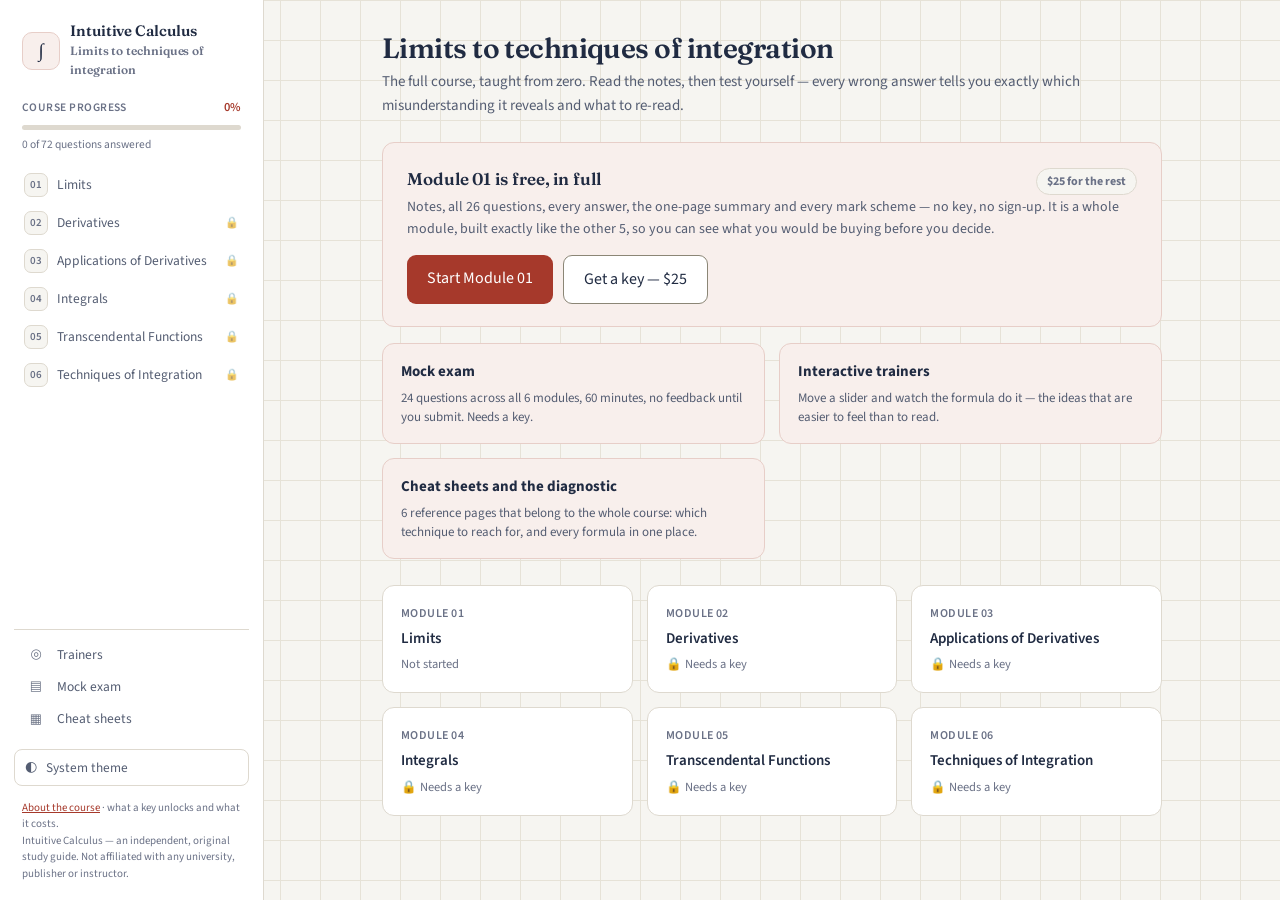
==== course.html @ 687c6cf6 "Publish 2026-08-16" ====
<!DOCTYPE html>
<html lang="en">
<head>
  <meta charset="UTF-8">
  <meta name="viewport" content="width=device-width, initial-scale=1.0">
  <title>Intuitive Calculus — Interactive</title>
  <!-- ?v= is a cache buster. BUMP IT on every deploy, or returning students keep the
       old JS/CSS and newly published modules stay invisible to them. -->
  <link rel="stylesheet" href="styles.css?v=57">
  <!-- Filled in by apply-config.py only when the course file says "math":"katex".
       Left empty for every other course, which is what keeps one shell usable by
       a course that has no formulas in it. -->
  <!--gen:themeCss-->
  <link rel="stylesheet" href="theme.css?v=57">
  <!--/gen-->
  <!--gen:mathCss-->
  <link rel="stylesheet" href="vendor/katex/katex.min.css?v=57">
  <!--/gen-->
  <link rel="icon" href="data:image/svg+xml,<svg xmlns='http://www.w3.org/2000/svg' viewBox='0 0 100 100'><text y='.9em' font-size='90'><!--gen:icon-->∫<!--/gen--></text></svg>">
</head>
<body>
  <button class="skip-link" id="skip-link">Skip to content</button>
  <!-- Mobile only (<900px). On desktop the sidebar is always visible and this bar
       is display:none, so the same nav markup serves both layouts. -->
  <header class="topbar">
    <button class="icon-btn" id="nav-toggle" aria-label="Open module list"
            aria-expanded="false" aria-controls="sidebar">
      <svg viewBox="0 0 24 24" aria-hidden="true"><path d="M3 6h18M3 12h18M3 18h18"/></svg>
    </button>
    <a class="topbar-title" id="topbar-title" href="#/"><!--gen:title-->Intuitive Calculus<!--/gen--></a>
    <a class="topbar-ring" id="topbar-ring" href="#/" title="Course progress"><span></span></a>
  </header>
  <div class="scrim" id="scrim" hidden></div>
  <div class="layout">
    <aside class="sidebar" id="sidebar" aria-label="Modules">
      <a class="brand" href="#/">
        <span class="brand-icon"><!--gen:icon-->∫<!--/gen--></span>
        <span>
          <strong><!--gen:title-->Intuitive Calculus<!--/gen--></strong>
          <small><!--gen:subtitle-->Limits to techniques of integration<!--/gen--></small>
        </span>
      </a>
      <div id="course-progress" class="course-progress"></div>
      <nav id="module-nav"></nav>
      <!-- Course-wide destinations: the trainers, the mock exam, the mistakes pass.
           They belong here rather than only on the home screen because the sidebar
           is the one piece of markup present on every route — before this, a student
           reading Module 07 could reach the trainers only by going back to the top
           and hunting for a card. #module-nav is the flex child that scrolls, so
           this block stays on screen at every scroll position. Filled by
           renderToolNav(); a course whose shell lacks it simply gets no block. -->
      <nav id="tool-nav" class="tool-nav" aria-label="Course tools"></nav>
      <button class="theme-toggle" id="theme-toggle">
        <span class="theme-ico" id="theme-ico" aria-hidden="true">◐</span>
        <span id="theme-label">System theme</span>
      </button>
      <div class="sidebar-foot">
        <a href="index.html">About the course</a> · what a key unlocks and what it costs.<br>
        <!--gen:attribution-->Intuitive Calculus — an independent, original study guide. Not affiliated with any university, publisher or instructor.<!--/gen-->
      </div>
    </aside>
    <main class="main" id="main" tabindex="-1"></main>
  </div>
  <!-- Printing hides the sidebar, and the sidebar held the only attribution on the
       page — so every chapter a student printed carried none. CC BY asks for the
       credit to travel with the copy, and the printed copy is the one that gets
       passed around. Screen-hidden, print-only. -->
  <div class="print-credit">
    <!--gen:attribution-->Intuitive Calculus — an independent, original study guide. Not affiliated with any university, publisher or instructor.<!--/gen-->
  </div>
  <!-- Before md.js, which asks for `katex` at render time. -->
  <!--gen:mathJs-->
  <script src="vendor/katex/katex.min.js?v=57"></script>
  <!--/gen-->
  <script src="md.js?v=57"></script>
  <script src="api.js?v=57"></script>
  <script src="sims.js?v=57"></script>
  <script src="app.js?v=57"></script>
</body>
</html>
---- styles.css ----
/* ---------- design tokens ----------
 * Every colour goes through a variable so the dark theme is a second token set
 * and nothing else. The three DARK blocks below must stay in sync: one for the
 * OS preference, one for the explicit toggle. */
:root {
  color-scheme: light;

  --bg: #f7f8fa;
  --panel: #ffffff;
  --ink: #1a202c;
  --ink-soft: #4a5568;
  /* was #8a94a3 — 3.0:1 on white, below the 4.5:1 WCAG AA floor for text */
  --ink-faint: #6b7280;
  --line: #e2e6ec;
  /* --line is a divider between blocks of text and may stay a hairline. The
     edge of a *control* — the key field, the answer box, a quiz option — is
     what tells a low-vision student where to type or click, and WCAG 1.4.11
     puts that at 3:1. --line measured 1.18:1 on --bg. Use --line-ui on
     anything the student operates, --line on anything that only separates. */
  --line-ui: #848d9c;

  --accent: #2563eb;
  --accent-soft: #eff4ff;
  --accent-line: #d6e2fb;
  --on-accent: #ffffff;

  --green: #16803c;
  --green-soft: #e8f7ee;
  --green-line: #bfe6cd;
  --red: #b42318;
  --red-soft: #fdecea;
  --red-line: #f2c8c3;
  --amber: #92600a;
  --amber-soft: #fdf3dd;
  --amber-line: #e8d3a2;

  --code-bg: #f1f3f7;
  --scrim: rgba(15, 23, 42, .45);
  --shadow-drawer: 0 0 40px rgba(15, 23, 42, .18);
  --shadow-card: 0 2px 12px rgba(37, 99, 235, .08);

  --radius: 12px;
  --sidebar-w: 264px;
  --topbar-h: 56px;

  /* Where the two sticky bands park. On desktop there is no top bar, so the tab
     bar sits at 0; on mobile everything shifts down by the top bar. Keeping the
     offsets in variables is what stops the quiz bar from drifting under the tab
     bar every time either band's padding changes. */
  --bar-top: 0px;
  --quiz-top: 62px;
}

@media (max-width: 899px) {
  :root {
    --bar-top: var(--topbar-h);
    --quiz-top: 122px;
  }
}

@media (prefers-color-scheme: dark) {
  :root:not([data-theme="light"]) {
    color-scheme: dark;

    --bg: #0f1419;
    --panel: #161b22;
    --ink: #e6edf3;
    --ink-soft: #b3bdc9;
    --ink-faint: #8b96a5;
    --line: #2a323d;
    --line-ui: #616d7c;

    --accent: #6ea8fe;
    --accent-soft: #172033;
    --accent-line: #2c4a7c;
    /* dark text on the light-blue button — white on #6ea8fe is only ~2.5:1 */
    --on-accent: #0b1220;

    --green: #57d98a;
    --green-soft: #11261a;
    --green-line: #1f5133;
    --red: #ff9c94;
    --red-soft: #2a1417;
    --red-line: #5c2a26;
    --amber: #f0b429;
    --amber-soft: #2a2110;
    --amber-line: #5a4413;

    --code-bg: #1c232c;
    --scrim: rgba(0, 0, 0, .6);
    --shadow-drawer: 0 0 40px rgba(0, 0, 0, .5);
    --shadow-card: 0 2px 12px rgba(110, 168, 254, .12);
  }
}

:root[data-theme="dark"] {
  color-scheme: dark;

  --bg: #0f1419;
  --panel: #161b22;
  --ink: #e6edf3;
  --ink-soft: #b3bdc9;
  --ink-faint: #8b96a5;
  --line: #2a323d;
  --line-ui: #616d7c;

  --accent: #6ea8fe;
  --accent-soft: #172033;
  --accent-line: #2c4a7c;
  --on-accent: #0b1220;

  --green: #57d98a;
  --green-soft: #11261a;
  --green-line: #1f5133;
  --red: #ff9c94;
  --red-soft: #2a1417;
  --red-line: #5c2a26;
  --amber: #f0b429;
  --amber-soft: #2a2110;
  --amber-line: #5a4413;

  --code-bg: #1c232c;
  --scrim: rgba(0, 0, 0, .6);
  --shadow-drawer: 0 0 40px rgba(0, 0, 0, .5);
  --shadow-card: 0 2px 12px rgba(110, 168, 254, .12);
}

* { box-sizing: border-box; }

/* Sixteen tab stops sit between the top of the page and the content on desktop
   (brand, twelve module links, theme toggle, two footer links). Off-screen
   until focused, first in the tab order. */
.skip-link {
  position: absolute;
  left: 8px;
  top: -60px;
  border: 0;
  font: inherit;
  font-size: 15px;
  cursor: pointer;
  z-index: 60;
  padding: 10px 16px;
  border-radius: 0 0 9px 9px;
  background: var(--accent);
  color: var(--on-accent);
  font-weight: 600;
  text-decoration: none;
  transition: top .12s;
}
.skip-link:focus { top: 0; }
/* The focus targets are containers, not controls: a ring around the whole
   screen is noise, and the point of focusing them is the announcement. */
#main:focus, #lp-main:focus, #feedback:focus { outline: none; }

/* Deep links from quiz feedback land on a heading — keep it clear of the
   sticky tab bar (and, on mobile, the top bar above it). */
html { scroll-padding-top: calc(var(--quiz-top) + 34px); }

html, body {
  margin: 0;
  padding: 0;
  background: var(--bg);
  color: var(--ink);
  font: 16px/1.6 -apple-system, BlinkMacSystemFont, "Segoe UI", Roboto, "Helvetica Neue", Arial, sans-serif;
  -webkit-font-smoothing: antialiased;
  /* Safari inflates body text in landscape unless told not to, which reflowed
     the notes to a different width in each orientation. */
  -webkit-text-size-adjust: 100%;
}

/* Touch devices get no :hover, so without this a tap on an option or a nav row
   gives no feedback at all until the screen re-renders — and Safari's default
   grey flash lands on the wrong box. */
body { -webkit-tap-highlight-color: transparent; }

/* Links had no base rule at all, so any anchor whose own component forgot to
   style it fell through to the browser's default blue — and to purple once
   visited, which in a course means "pages you have already read" rendered in a
   colour the palette does not contain. Three separate surfaces shipped that way
   before this rule existed (the trainer catalogue, the cheat sheets, the
   "message me" line on the unlock page), each fixed on its own. This is the
   fix for the next one. Component rules still win on specificity. */
a { color: var(--accent); }

.layout { display: flex; min-height: 100vh; }

/* ---------- mobile top bar (hidden ≥900px) ---------- */
.topbar {
  display: none;
  position: sticky;
  top: 0;
  z-index: 30;
  align-items: center;
  gap: 12px;
  height: 56px;
  padding: 0 12px;
  background: var(--panel);
  border-bottom: 1px solid var(--line);
}
.icon-btn {
  flex-shrink: 0;
  /* 44px is the smallest target a thumb hits reliably; 40 was measured on a
     375px viewport and missed the guideline by four pixels on every page. */
  width: 44px; height: 44px;
  display: grid;
  place-items: center;
  border: 1px solid var(--line-ui);
  border-radius: 10px;
  background: var(--panel);
  color: var(--ink-soft);
  cursor: pointer;
  padding: 0;
}
.icon-btn svg { width: 20px; height: 20px; fill: none; stroke: currentColor; stroke-width: 2; stroke-linecap: round; }
.topbar-title {
  flex: 1;
  min-width: 0;
  font-size: 14.5px;
  font-weight: 600;
  color: var(--ink);
  text-decoration: none;
  white-space: nowrap;
  overflow: hidden;
  text-overflow: ellipsis;
}
/* Course-progress ring. --p (0–100) is set from JS. */
.topbar-ring {
  flex-shrink: 0;
  position: relative;
  /* The ring itself stays 32px; the padding makes the tappable box 44px. */
  width: 32px; height: 32px;
  box-sizing: content-box;
  padding: 6px;
  border-radius: 50%;
  display: grid;
  place-items: center;
  background: conic-gradient(var(--accent) calc(var(--p, 0) * 1%), var(--line) 0);
}
/* A 32px ring is the right size to look at and the wrong size to hit. The
   pseudo-element widens the target to 44px without thickening the ring. */
.topbar-ring::after { content: ""; position: absolute; inset: -6px; border-radius: 50%; }
.topbar-ring span {
  width: 24px; height: 24px;
  border-radius: 50%;
  background: var(--panel);
  display: block;
}

.scrim {
  position: fixed;
  inset: 0;
  z-index: 35;
  background: var(--scrim);
}
.scrim[hidden] { display: none; }

/* ---------- sidebar ---------- */
.sidebar {
  width: var(--sidebar-w);
  flex-shrink: 0;
  background: var(--panel);
  border-right: 1px solid var(--line);
  padding: 18px 14px;
  display: flex;
  flex-direction: column;
  gap: 14px;
  position: sticky;
  top: 0;
  height: 100vh;
  overflow: hidden;
}

.brand {
  display: flex;
  gap: 10px;
  align-items: center;
  text-decoration: none;
  color: var(--ink);
  padding: 4px 8px;
}
/* A bare emoji floating next to the wordmark rendered however the visitor's OS
   feels like that day — a colourful rounded-square badge on Mac, a flat
   black-and-white glyph on Windows, something else again on Android. Giving it
   its own chip, in the app's own tokens, means the brand mark looks the same
   deliberate thing everywhere instead of gambling on a font neither this file
   nor the course config controls. Same visual language as .nav-item .num. */
.brand-icon {
  flex-shrink: 0;
  width: 38px;
  height: 38px;
  display: grid;
  place-items: center;
  border-radius: 10px;
  background: var(--accent-soft);
  border: 1px solid var(--accent-line);
  font-size: 19px;
  line-height: 1;
}
/* A course that carries its own vector mark instead of an emoji character puts
   it here as inline SVG. Sized and coloured through the app's own accent
   token so it repaints with the theme instead of shipping a colour baked into
   the markup. Selectors are element-type, not classes, on the assumption that
   a brand glyph is simple: strokes are the linework, a filled circle is a
   centre dot. A course with no SVG in .brand-icon (still a bare emoji) is
   untouched — these rules match nothing there. */
.brand-icon svg { width: 22px; height: 22px; overflow: visible; display: block; }
.brand-icon svg ellipse, .brand-icon svg path { fill: none; stroke: var(--accent); stroke-width: 1.4; }
.brand-icon svg circle { fill: var(--accent); }
.brand strong { display: block; font-size: 15px; line-height: 1.25; }
.brand small { display: block; color: var(--ink-faint); font-size: 12px; }

.course-progress { padding: 0 8px; }
.cp-head {
  display: flex;
  justify-content: space-between;
  align-items: baseline;
  font-size: 11.5px;
  font-weight: 600;
  letter-spacing: .04em;
  text-transform: uppercase;
  color: var(--ink-faint);
  margin-bottom: 7px;
}
.cp-head .cp-pct { color: var(--accent); font-size: 12.5px; letter-spacing: 0; }
.course-progress .progress-track { height: 5px; margin-bottom: 7px; }
.cp-sub { margin: 0; font-size: 11.5px; line-height: 1.45; color: var(--ink-faint); }

/* Only the module list scrolls, so the attribution stays pinned at the bottom
   instead of being clipped once the progress block is added above it. */
/* overscroll-behavior: flicking the module list to its end used to hand the
   scroll on to the page underneath the drawer. */
#module-nav {
  display: flex; flex-direction: column; gap: 2px;
  flex: 1; min-height: 0; overflow-y: auto; overscroll-behavior: contain;
}

.nav-item {
  display: flex;
  align-items: center;
  gap: 9px;
  padding: 6px 10px;
  border-radius: 8px;
  text-decoration: none;
  color: var(--ink-soft);
  font-size: 13.5px;
  line-height: 1.35;
}
.nav-item .num {
  flex-shrink: 0;
  width: 24px; height: 24px;
  border-radius: 7px;
  background: var(--bg);
  border: 1px solid var(--line);
  display: grid;
  place-items: center;
  font-size: 11px;
  font-weight: 600;
  color: var(--ink-faint);
}
.nav-item.active { background: var(--accent-soft); color: var(--accent); font-weight: 600; }
.nav-item.active .num { background: var(--accent); border-color: var(--accent); color: var(--on-accent); }
.nav-item.enabled:hover { background: var(--bg); }
.nav-item.locked { color: var(--ink-faint); cursor: default; }
.nav-item .nav-label { flex: 1; min-width: 0; }
.nav-item .nav-stat {
  flex-shrink: 0;
  font-size: 11.5px;
  font-weight: 600;
  color: var(--ink-faint);
  font-variant-numeric: tabular-nums;
}
.nav-item .nav-stat.done { color: var(--green); }
/* A module that needs a key. Not `.locked` — that means "not written yet" and
   dims the row to unclickable. These are clickable and lead to the summary and
   the offer, so the padlock marks them without hiding them. */
.nav-item .nav-lock { flex-shrink: 0; font-size: 11px; opacity: 0.65; }

/* Course-wide tools, pinned between the scrolling module list and the theme
   toggle. #module-nav is the flex child that grows, so these rows never scroll
   out of reach however long the module list gets. */
.tool-nav {
  display: flex;
  flex-direction: column;
  gap: 2px;
  padding-top: 10px;
  border-top: 1px solid var(--line);
}
.tool-link {
  display: flex;
  align-items: center;
  gap: 9px;
  padding: 6px 10px;
  border-radius: 8px;
  text-decoration: none;
  color: var(--ink-soft);
  font-size: 13.5px;
  line-height: 1.35;
}
.tool-link:hover { background: var(--bg); color: var(--ink); }
.tool-link.active { background: var(--accent-soft); color: var(--accent); font-weight: 600; }
.tool-link .tool-ico {
  flex-shrink: 0;
  width: 24px;
  text-align: center;
  font-size: 13px;
  opacity: .85;
}
.tool-link .tool-link-label { flex: 1; min-width: 0; }

/* The trainer belonging to the module on screen, offered beside its tabs. */
.trainer-row { display: flex; flex-wrap: wrap; gap: 8px; margin: 14px 0 0; }
.trainer-row:empty { display: none; }
.trainer-chip {
  display: inline-flex;
  align-items: center;
  gap: 7px;
  padding: 6px 12px;
  border: 1px solid var(--accent-line);
  background: var(--accent-soft);
  color: var(--accent);
  border-radius: 999px;
  font-size: 12.5px;
  font-weight: 600;
  line-height: 1.3;
  text-decoration: none;
}
.trainer-chip:hover { border-color: var(--accent); }

.theme-toggle {
  margin-top: auto;
  display: flex;
  align-items: center;
  gap: 9px;
  width: 100%;
  padding: 8px 10px;
  border: 1px solid var(--line);
  border-radius: 8px;
  background: var(--panel);
  color: var(--ink-soft);
  font: 500 12.5px/1.3 inherit;
  font-family: inherit;
  cursor: pointer;
  text-align: left;
}
.theme-toggle:hover { background: var(--bg); color: var(--ink); }
.theme-ico { font-size: 14px; line-height: 1; }

.sidebar-foot {
  font-size: 11px;
  color: var(--ink-faint);
  line-height: 1.5;
  padding: 0 8px;
}

/* ---------- main ---------- */
.main { flex: 1; min-width: 0; padding: 32px clamp(20px, 5vw, 64px) 80px; }
.page { max-width: 780px; margin: 0 auto; }
/* The Learn tab needs room for the contents column beside the article. */
.page.wide { max-width: 1080px; }

.crumbs { font-size: 13px; color: var(--ink-faint); margin-bottom: 6px; }
.crumbs a { color: var(--ink-faint); text-decoration: none; }
.crumbs a:hover { color: var(--accent); }

h1.page-title { font-size: 28px; line-height: 1.2; margin: 0 0 4px; letter-spacing: -0.02em; }
.page-sub { color: var(--ink-soft); margin: 0 0 24px; font-size: 15px; }

/* tabs — the band sticks to the top so students can switch Learn/Practice/Summary
   without scrolling back up a 9,000-word chapter. On mobile it parks under the
   56px top bar. The band needs its own background or content shows through. */
.tabbar {
  position: sticky;
  top: var(--bar-top);
  z-index: 15;
  background: var(--bg);
  padding: 10px 0 16px;
  margin-bottom: 12px;
}
.tabs {
  display: flex;
  gap: 4px;
  border: 1px solid var(--line);
  background: var(--panel);
  padding: 4px;
  border-radius: 10px;
  width: fit-content;
}
.tab {
  display: flex;
  align-items: center;
  gap: 7px;
  border: 0;
  background: transparent;
  padding: 7px 16px;
  border-radius: 7px;
  font-size: 14px;
  font-weight: 500;
  color: var(--ink-soft);
  cursor: pointer;
  font-family: inherit;
}
.ico {
  width: 16px;
  height: 16px;
  flex-shrink: 0;
  fill: none;
  stroke: currentColor;
  stroke-width: 1.8;
  stroke-linecap: round;
  stroke-linejoin: round;
}
.tab.active { background: var(--accent); color: var(--on-accent); }
.tab:not(.active):hover { background: var(--bg); }

/* cards */
.card {
  background: var(--panel);
  border: 1px solid var(--line);
  border-radius: var(--radius);
  padding: 22px 24px;
  margin-bottom: 16px;
}
.card h3 { margin: 0 0 4px; font-size: 17px; }
.card .muted { color: var(--ink-soft); font-size: 14px; margin: 0; }
.card-head { display: flex; align-items: baseline; justify-content: space-between; gap: 12px; }

/* small layout utilities — these replaced inline style="" in app.js */
.row-gap { margin-top: 14px; display: flex; gap: 10px; flex-wrap: wrap; }
.stack-top { margin-top: 16px; }

.pill {
  flex-shrink: 0;
  font-size: 12px;
  font-weight: 700;
  padding: 3px 10px;
  border-radius: 99px;
  background: var(--bg);
  border: 1px solid var(--line);
  color: var(--ink-faint);
  font-variant-numeric: tabular-nums;
}
.pill.done { background: var(--green-soft); border-color: var(--green-line); color: var(--green); }

/* "pick up where you left off" — the one thing a returning student wants */
.resume-card {
  display: flex;
  align-items: center;
  gap: 14px;
  background: var(--accent-soft);
  border: 1px solid var(--accent-line);
  border-radius: var(--radius);
  padding: 16px 20px;
  margin-bottom: 22px;
  text-decoration: none;
  color: var(--ink);
}
.resume-card:hover { border-color: var(--accent); }
.resume-card .r-icon { font-size: 22px; flex-shrink: 0; }
.resume-card .r-label {
  display: block;
  font-size: 11.5px;
  font-weight: 700;
  letter-spacing: .05em;
  text-transform: uppercase;
  color: var(--accent);
  margin-bottom: 2px;
}
.resume-card .r-what { font-weight: 600; font-size: 15px; line-height: 1.35; }
.resume-card .r-go { margin-left: auto; color: var(--accent); font-weight: 700; flex-shrink: 0; }

/* Course-wide tools (mock exam, mistakes pass). Deliberately not module cards:
   they sit above the twelve and must not read as a thirteenth chapter. */
.tool-grid {
  display: grid;
  grid-template-columns: repeat(auto-fit, minmax(260px, 1fr));
  gap: 14px;
  margin-bottom: 26px;
}
.tool-card {
  display: flex;
  flex-direction: column;
  gap: 5px;
  padding: 16px 18px;
  border: 1px solid var(--accent-line);
  border-radius: var(--radius);
  background: var(--accent-soft);
  text-decoration: none;
  color: var(--ink);
  transition: border-color .15s, box-shadow .15s;
}
.tool-card:hover { border-color: var(--accent); box-shadow: var(--shadow-card); }
.tool-card .tool-title { font-weight: 700; font-size: 15px; }
.tool-card .tool-sub { font-size: 13px; line-height: 1.45; color: var(--ink-soft); }

/* exam */
.exam-rules { margin: 12px 0 20px; padding-left: 20px; display: flex; flex-direction: column; gap: 8px; }
.exam-rules li { font-size: 14.5px; line-height: 1.5; color: var(--ink-soft); }
.exam-clock {
  margin-left: 14px;
  font-variant-numeric: tabular-nums;
  font-weight: 700;
  font-size: 14px;
  color: var(--ink-soft);
  padding: 2px 9px;
  border: 1px solid var(--line);
  border-radius: 7px;
}
.exam-clock.low { color: var(--red); border-color: var(--red-line); background: var(--red-soft); }
.card.notice { border-color: var(--amber-line); background: var(--amber-soft); font-weight: 500; }
.exam-row { text-decoration: none; color: inherit; }
.exam-row:hover .t-name { color: var(--accent); }
.exam-row .t-name { width: 210px; }
@media (max-width: 599px) {
  .exam-row { flex-wrap: wrap; }
  .exam-row .t-name { width: 100%; }
}
.empty-card h3 { margin-bottom: 6px; }
.empty-card .row-gap { margin-top: 16px; }

.module-grid { display: grid; grid-template-columns: repeat(auto-fill, minmax(230px, 1fr)); gap: 14px; }
.module-card {
  background: var(--panel);
  border: 1px solid var(--line);
  border-radius: var(--radius);
  padding: 18px;
  text-decoration: none;
  color: var(--ink);
  display: flex;
  flex-direction: column;
  gap: 6px;
  transition: border-color .15s, box-shadow .15s;
}
.module-card.enabled:hover { border-color: var(--accent); box-shadow: var(--shadow-card); }
/* Locked used to be opacity: .5, which took the title to 2.4:1. The padlock
   and the recessed panel say the same thing without dimming the text. */
.module-card.locked { background: var(--bg); border-color: var(--line-ui); cursor: default; }
.module-card .mod-num { font-size: 12px; font-weight: 600; color: var(--ink-faint); letter-spacing: .04em; }
.module-card .mod-title { font-weight: 600; font-size: 15px; line-height: 1.3; }
.module-card .mod-status { font-size: 12.5px; color: var(--ink-faint); margin-top: auto; }
.module-card .mod-status.done { color: var(--green); font-weight: 500; }
.module-card .mod-status.doing { color: var(--accent); font-weight: 500; }

/* buttons */
.btn {
  display: inline-block;
  border: 0;
  background: var(--accent);
  color: var(--on-accent);
  font: 600 14px/1 inherit;
  font-family: inherit;
  padding: 11px 20px;
  border-radius: 9px;
  cursor: pointer;
  text-decoration: none;
}
.btn:hover { filter: brightness(1.08); }
.btn.secondary {
  background: var(--panel);
  color: var(--ink);
  border: 1px solid var(--line-ui);
}
.btn.secondary:hover { background: var(--bg); filter: none; }
.btn:disabled { opacity: .5; cursor: default; }

/* ---------- quiz ---------- */
/* While a quiz is running the module heading is dead weight — the tab bar stays
   as the way out, everything else gives its height to the question. */
.page.quiz-mode .crumbs,
.page.quiz-mode .page-title,
.page.quiz-mode .module-sub { display: none; }
.page.quiz-mode .tabbar { padding-top: 14px; }

.quiz-bar {
  position: sticky;
  top: var(--quiz-top);
  z-index: 12;
  background: var(--bg);
  padding-bottom: 14px;
}

.quiz-top {
  display: flex;
  align-items: center;
  gap: 12px;
  margin-bottom: 10px;
  font-size: 13px;
  color: var(--ink-soft);
}
.quiz-top .q-count { margin-left: auto; font-variant-numeric: tabular-nums; }
.flag-btn {
  border: 1px solid var(--line-ui);
  background: var(--panel);
  color: var(--ink-faint);
  border-radius: 8px;
  width: 30px;
  height: 30px;
  font-size: 14px;
  line-height: 1;
  cursor: pointer;
  padding: 0;
}
.flag-btn:hover { color: var(--amber); border-color: var(--amber); }
.flag-btn.on { background: var(--amber-soft); border-color: var(--amber); color: var(--amber); }
.chip {
  display: inline-block;
  background: var(--accent-soft);
  color: var(--accent);
  font-size: 12px;
  font-weight: 600;
  padding: 3px 10px;
  border-radius: 99px;
}
.progress-track {
  height: 6px;
  background: var(--line);
  border-radius: 99px;
  overflow: hidden;
  margin-bottom: 24px;
}
.progress-fill { height: 100%; background: var(--accent); border-radius: 99px; transition: width .25s; }

.q-stem { font-size: 18px; font-weight: 600; line-height: 1.45; margin: 0 0 18px; }

.options { display: flex; flex-direction: column; gap: 10px; }
.option {
  text-align: left;
  background: var(--panel);
  border: 1.5px solid var(--line-ui);
  border-radius: 10px;
  padding: 13px 16px;
  font: 15px/1.45 inherit;
  font-family: inherit;
  color: var(--ink);
  cursor: pointer;
  display: flex;
  gap: 12px;
  align-items: baseline;
  transition: border-color .12s, background .12s;
}
.option:not(:disabled):hover { border-color: var(--accent); background: var(--accent-soft); }
.option .letter {
  flex-shrink: 0;
  font-weight: 700;
  font-size: 13px;
  color: var(--ink-faint);
  text-transform: uppercase;
}
/* Keyboard shortcut badge, shown on the pointer-less-friendly side of things.
   Hidden on touch, where there is no keyboard to hint at. */
.option .key-hint {
  margin-left: auto;
  flex-shrink: 0;
  font-size: 11px;
  font-weight: 600;
  color: var(--ink-faint);
  border: 1px solid var(--line);
  border-radius: 5px;
  padding: 1px 6px;
  align-self: center;
}
@media (hover: none) { .option .key-hint { display: none; } }
.option:disabled .key-hint { visibility: hidden; }

.option.correct { border-color: var(--green); background: var(--green-soft); }
.option.correct .letter { color: var(--green); }
.option.wrong { border-color: var(--red); background: var(--red-soft); }
.option.wrong .letter { color: var(--red); }
.option:disabled { cursor: default; }
/* Recede the options that were not picked — but with colour, not opacity.
   opacity: .55 composited the letter down to 2.15:1, so the student who most
   needs to re-read the wrong answers is the one who cannot. */
.option.dim:disabled { color: var(--ink-soft); background: var(--bg); border-color: var(--line); }
.option.dim:disabled .letter { color: var(--ink-faint); }

/* Exam conditions: the pick is shown, the verdict is not. Deliberately the
   accent colour and not green — green reads as "correct" at a glance. */
.option.picked { border-color: var(--accent); background: var(--accent-soft); }
.option.picked .letter { color: var(--accent); }
/* Not colour alone. In an exam there is no verdict text to fall back on, so the
   only signal that an option was chosen was a tint measured at 1.04:1 against
   the panel — invisible to a good many people and to every printed copy. */
.option.picked .key-hint::before { content: "✓ "; font-weight: 700; color: var(--accent); }

.feedback {
  margin-top: 18px;
  border-radius: 10px;
  padding: 16px 18px;
  font-size: 14.5px;
  animation: fadein .2s;
}
@keyframes fadein { from { opacity: 0; transform: translateY(4px); } to { opacity: 1; } }
.feedback.good { background: var(--green-soft); border: 1px solid var(--green-line); }
.feedback.bad { background: var(--red-soft); border: 1px solid var(--red-line); }
.feedback .verdict { font-weight: 700; margin: 0 0 6px; }
.feedback.good .verdict { color: var(--green); }
.feedback.bad .verdict { color: var(--red); }
.feedback p { margin: 6px 0; }
.feedback .diag { font-weight: 500; }
.review-link {
  display: inline-block;
  margin-top: 8px;
  font-size: 13.5px;
  font-weight: 600;
  color: var(--accent);
  text-decoration: none;
}
.quiz-nav { margin-top: 22px; display: flex; gap: 10px; }

/* results */
.score-hero { text-align: center; padding: 10px 0 4px; }
.score-hero .big { font-size: 52px; font-weight: 700; letter-spacing: -0.03em; }
.score-hero .of { font-size: 20px; color: var(--ink-faint); font-weight: 500; }
.score-hero p { color: var(--ink-soft); margin: 4px 0 0; }

.topic-label { margin-bottom: 6px; }
.topic-row { display: flex; align-items: center; gap: 12px; margin: 10px 0; font-size: 14px; }
.topic-row .t-name { width: 150px; flex-shrink: 0; color: var(--ink-soft); }
.topic-row .t-track { display: block; flex: 1; height: 8px; background: var(--line); border-radius: 99px; overflow: hidden; }
.topic-row .t-fill { display: block; height: 100%; border-radius: 99px; }
.topic-row .t-pct { width: 52px; text-align: right; font-variant-numeric: tabular-nums; color: var(--ink-soft); font-size: 13px; }

/* results: the sections behind the missed questions */
.weak-list { margin-top: 12px; display: flex; flex-direction: column; gap: 8px; }
.weak-row {
  display: flex;
  align-items: baseline;
  gap: 12px;
  padding: 11px 14px;
  border: 1px solid var(--line);
  border-radius: 9px;
  text-decoration: none;
  color: var(--ink);
  font-size: 14px;
}
.weak-row:hover { border-color: var(--accent); background: var(--accent-soft); }
.weak-row .weak-sec { font-weight: 600; }
.weak-row .weak-n { color: var(--ink-faint); font-size: 13px; }
.weak-row .weak-go { margin-left: auto; color: var(--accent); font-weight: 700; }

/* ---------- written answers ---------- */
.written-card {
  border: 1px solid var(--line);
  border-radius: 10px;
  margin-bottom: 8px;
  background: var(--panel);
  overflow: hidden;
}
.written-card.open { border-color: var(--accent); }
.written-card .w-head {
  display: flex;
  gap: 10px;
  align-items: baseline;
  width: 100%;
  text-align: left;
  padding: 13px 16px;
  background: none;
  border: 0;
  font: inherit;
  font-family: inherit;
  color: var(--ink);
  cursor: pointer;
}
.written-card .w-head:hover { background: var(--bg); }
.written-card .w-id { font-weight: 700; color: var(--accent); font-size: 14px; flex-shrink: 0; }
.written-card .w-prompt {
  font-weight: 600;
  font-size: 14.5px;
  line-height: 1.45;
  flex: 1;
  min-width: 0;
}
/* Collapsed rows show one line; opening reveals the whole prompt. */
.written-card:not(.open) .w-prompt {
  display: -webkit-box;
  -webkit-line-clamp: 1;
  -webkit-box-orient: vertical;
  overflow: hidden;
}
.written-card .w-state { flex-shrink: 0; font-size: 11.5px; font-weight: 700; color: var(--ink-faint); }
.written-card.checked .w-state { color: var(--green); }
.written-card .w-caret { flex-shrink: 0; color: var(--ink-faint); transition: transform .18s; }
.written-card.open .w-caret { transform: rotate(180deg); }
.written-card .w-body { padding: 0 16px 16px; }
.model-text { margin-top: 12px; }
.written-card textarea {
  width: 100%;
  min-height: 96px;
  border: 1.5px solid var(--line-ui);
  border-radius: 9px;
  padding: 12px 14px;
  font: 14.5px/1.55 inherit;
  font-family: inherit;
  color: var(--ink);
  resize: vertical;
  background: var(--bg);
}
.written-card textarea:focus { outline: none; border-color: var(--accent); background: var(--panel); }
.model-box {
  margin-top: 14px;
  background: var(--accent-soft);
  border: 1px solid var(--accent-line);
  border-radius: 10px;
  padding: 14px 18px;
  font-size: 14.5px;
}
.model-box .m-label { font-weight: 700; font-size: 12px; letter-spacing: .05em; text-transform: uppercase; color: var(--accent); margin-bottom: 6px; }
.marks-list { margin-top: 12px; display: flex; flex-direction: column; gap: 8px; }
.marks-list label {
  display: flex;
  gap: 10px;
  align-items: flex-start;
  font-size: 14px;
  background: var(--panel);
  border: 1px solid var(--line);
  border-radius: 8px;
  padding: 9px 12px;
  cursor: pointer;
}
.marks-list input { margin-top: 3px; accent-color: var(--green); }
.self-score { margin-top: 10px; font-size: 13.5px; font-weight: 600; color: var(--ink-soft); }
.part-block { margin-top: 16px; padding-top: 16px; border-top: 1px dashed var(--line); }
.part-block .p-prompt { font-weight: 600; font-size: 14.5px; margin-bottom: 8px; }

/* ---------- notes: contents + reading progress ---------- */
.read-progress {
  height: 2px;
  background: transparent;
  border-radius: 99px;
  margin-top: 10px;
  overflow: hidden;
}
.read-progress span {
  display: block;
  height: 100%;
  width: 0;
  background: var(--accent);
  border-radius: 99px;
}

.learn-layout {
  display: grid;
  grid-template-columns: minmax(0, 1fr) 232px;
  gap: 28px;
  align-items: start;
}

.toc { position: sticky; top: 96px; }
.toc-toggle { display: none; }
.toc-list {
  display: flex;
  flex-direction: column;
  gap: 1px;
  max-height: calc(100vh - 130px);
  overflow-y: auto;
  border-left: 1px solid var(--line);
  padding-left: 4px;
}
.toc-list a {
  display: block;
  padding: 5px 10px;
  border-radius: 6px;
  font-size: 12.5px;
  line-height: 1.35;
  color: var(--ink-faint);
  text-decoration: none;
  border-left: 2px solid transparent;
  margin-left: -5px;
}
.toc-list a:hover { color: var(--ink); background: var(--panel); }
.toc-list a.active {
  color: var(--accent);
  font-weight: 600;
  border-left-color: var(--accent);
}

.resume-section {
  display: flex;
  align-items: baseline;
  gap: 10px;
  width: 100%;
  text-align: left;
  background: var(--accent-soft);
  border: 1px solid var(--accent-line);
  border-radius: 10px;
  padding: 11px 16px;
  margin-bottom: 14px;
  font: 14px/1.4 inherit;
  font-family: inherit;
  color: var(--ink);
  cursor: pointer;
}
.resume-section .r-label {
  font-size: 11px;
  font-weight: 700;
  letter-spacing: .05em;
  text-transform: uppercase;
  color: var(--accent);
  flex-shrink: 0;
}

/* ---------- locked state & sign-in ---------- */
.lock-card { text-align: center; }
.lock-card .lock-icon { font-size: 30px; line-height: 1; margin-bottom: 8px; }
.lock-card h3 { font-size: 18px; }
.lock-card .muted { max-width: 46ch; margin: 0 auto; }
.lock-card .lock-what { margin-top: 10px; font-size: 13.5px; }
.lock-card .row-gap { justify-content: center; }

/* What a locked module shows in place of its content: a description of the
   chapter. Deliberately not styled like `.md` — it must not read as the start of
   the notes, because it is a card about them. */
.teaser-about { margin-top: 16px; }
.teaser-blurb {
  margin-top: 10px;
  font-size: 15.5px;
  line-height: 1.65;
  color: var(--ink-soft);
  max-width: 62ch;
}
.topic-list {
  list-style: none;
  margin: 16px 0 0;
  padding: 0;
  display: flex;
  flex-wrap: wrap;
  gap: 8px;
}
.topic-list li {
  background: var(--bg);
  border: 1px solid var(--line);
  border-radius: 99px;
  padding: 5px 12px;
  font-size: 13px;
  color: var(--ink-soft);
}
.teaser-stats {
  margin-top: 16px;
  padding-top: 14px;
  border-top: 1px solid var(--line);
  font-size: 13.5px;
  line-height: 1.6;
}

/* The one card on the home page that sells. Tinted like the lock card's accent
   so the two read as the same conversation, but left-aligned and quiet — it sits
   above a course the visitor is trying to read, not in the way of it. */
.offer-card { background: var(--accent-soft); border-color: var(--accent-line); }

.login-card { display: flex; flex-direction: column; gap: 14px; max-width: 420px; }
.field { display: flex; flex-direction: column; gap: 6px; }
.field span { font-size: 13px; font-weight: 600; color: var(--ink-soft); }
.field input {
  border: 1.5px solid var(--line-ui);
  border-radius: 9px;
  padding: 11px 14px;
  font: 15px/1.4 inherit;
  font-family: inherit;
  color: var(--ink);
  background: var(--bg);
}
.field input:focus { outline: none; border-color: var(--accent); background: var(--panel); }
.login-msg { margin: 0; font-size: 13.5px; min-height: 1.2em; color: var(--ink-soft); }
.login-msg.bad { color: var(--red); font-weight: 600; }
.login-msg.good { color: var(--green); font-weight: 600; }
.login-foot { margin-top: 18px; font-size: 13px; max-width: 46ch; }

/* Key recovery: present, but folded away — most people never need it. */
.lost-key { margin-top: 16px; }
.lost-key summary { cursor: pointer; font-weight: 600; font-size: 14px; }
.lost-key p { margin: 10px 0; max-width: 58ch; font-size: 13.5px; }
.lost-key input {
  flex: 1 1 220px;
  border: 1.5px solid var(--line-ui);
  border-radius: 9px;
  padding: 9px 12px;
  font: 14px/1.4 inherit;
  color: var(--ink);
  background: var(--bg);
}
.lost-key input:focus { outline: none; border-color: var(--accent); background: var(--panel); }

/* An access key is a fixed-width string; reading it back to check a typo is
   much easier when the glyphs line up. */
#login-key { font-family: ui-monospace, SFMono-Regular, Menlo, monospace; letter-spacing: 0.04em; }

/* The two house rules — device limit and watermark — stated on the way in. */
.login-terms {
  margin: 16px 0 0;
  padding-left: 18px;
  font-size: 13px;
  max-width: 58ch;
  line-height: 1.55;
}
.login-terms li + li { margin-top: 6px; }

/* "Licensed to …" under every explanation and model answer. Quiet enough to
   ignore while studying, present enough to notice before pasting it somewhere. */
.licensed-note {
  margin: 12px 0 0;
  font-size: 11.5px;
  letter-spacing: 0.02em;
  color: var(--ink-faint);
}

/* ---------- loading skeleton ---------- */
.skeleton {
  background: var(--panel);
  border: 1px solid var(--line);
  border-radius: var(--radius);
  padding: 36px clamp(20px, 4vw, 48px);
  display: flex;
  flex-direction: column;
  gap: 14px;
}
.sk-line {
  display: block;
  height: 13px;
  border-radius: 99px;
  background: linear-gradient(90deg, var(--line), var(--bg), var(--line));
  background-size: 300% 100%;
  animation: sk 1.4s ease-in-out infinite;
}
.sk-line.short { width: 55%; }
@keyframes sk { 0% { background-position: 100% 0; } 100% { background-position: -100% 0; } }

/* ---------- markdown content ---------- */
.md { background: var(--panel); border: 1px solid var(--line); border-radius: var(--radius); padding: 36px clamp(20px, 4vw, 48px); }
.md h1 { font-size: 26px; letter-spacing: -0.02em; line-height: 1.25; margin: 0 0 8px; }
.md h2 { font-size: 20px; letter-spacing: -0.01em; margin: 36px 0 12px; padding-top: 20px; border-top: 1px solid var(--line); }
.md h2:first-child { margin-top: 0; padding-top: 0; border-top: 0; }
.md h3 { font-size: 16.5px; margin: 24px 0 8px; }
.md p { margin: 10px 0; font-size: 15.5px; }
.md li { font-size: 15.5px; margin: 4px 0; }
.md blockquote {
  margin: 18px 0;
  padding: 12px 18px;
  background: var(--amber-soft);
  border-left: 3px solid var(--amber);
  border-radius: 0 8px 8px 0;
  font-size: 15px;
}
.md blockquote p { margin: 4px 0; }
/* display:block + overflow-x is what lets a six-column table scroll sideways
   inside the article on a phone instead of widening the whole page. */
.md table,
.model-box table {
  border-collapse: collapse;
  width: 100%;
  max-width: 100%;
  margin: 16px 0;
  font-size: 14.5px;
  display: block;
  overflow-x: auto;
  overscroll-behavior-x: contain;
  -webkit-overflow-scrolling: touch;
}
.md th, .md td { border: 1px solid var(--line); padding: 8px 12px; text-align: left; vertical-align: top; }
/* Model answers are rendered with MD.render into .model-box, which is not
   .md — so the notes' table and code-fence rules never reached them. A
   Punnett square came out with no grid lines at all, and a fenced block
   471px wide sat in a 233px box with no way to scroll it: the student
   marking their own work could not read the end of the line. */
.model-box th, .model-box td { border: 1px solid var(--line); padding: 8px 12px; text-align: left; vertical-align: top; }
.md th,
.model-box th { background: var(--bg); font-weight: 600; }
.md code,
.model-box code { background: var(--bg); border: 1px solid var(--line); border-radius: 5px; padding: 1px 6px; font-size: 13.5px; font-family: ui-monospace, "SF Mono", Menlo, monospace; }
.md pre,
.model-box pre { background: var(--code-bg); border: 1px solid var(--line); border-radius: 9px; padding: 14px 18px; overflow-x: auto; }
.md pre code,
.model-box pre code { background: none; border: 0; padding: 0; font-size: 13.5px; line-height: 1.55; }
.md hr { border: 0; border-top: 1px solid var(--line); margin: 28px 0; }
.md a { color: var(--accent); }
.md em { color: var(--ink-soft); }

/* ---------- rendered maths (KaTeX) ----------
   Only loaded by courses whose course file says "math": "katex"; these rules
   are inert everywhere else.

   The overflow rule is the load-bearing one, for the same reason the table rule
   above is: a long integral or a cases block is a single unbreakable line, and
   without its own scroller it widens the whole page on a phone rather than
   scrolling inside the article. */
.katex-display {
  margin: 16px 0;
  overflow-x: auto;
  overflow-y: hidden;
  overscroll-behavior-x: contain;
  -webkit-overflow-scrolling: touch;
  /* Scrolled content needs vertical room for the scrollbar and for the
     descenders KaTeX draws outside the line box. */
  padding: 4px 2px 6px;
  /* Scroll shadows, pure CSS: the two `local` gradients scroll with the content
     and so uncover the two fixed ones only at an edge there is more content
     past. Measured at 375px, 28 of module 01's 193 display formulas are wider
     than the column — a chain like "= 20+20k − 5(1+2k+k²) = …" is one
     unbreakable line — and without an edge that darkens, a formula that
     continues off-screen looks exactly like a formula that has ended. */
  background:
    linear-gradient(to right, var(--panel) 40%, transparent) left center / 28px 100% no-repeat local,
    linear-gradient(to left, var(--panel) 40%, transparent) right center / 28px 100% no-repeat local,
    radial-gradient(farthest-side at 0 50%, rgba(128, 128, 128, 0.34), transparent) left center / 14px 100% no-repeat scroll,
    radial-gradient(farthest-side at 100% 50%, rgba(128, 128, 128, 0.34), transparent) right center / 14px 100% no-repeat scroll;
}
/* Inline maths must not inflate the line height of a paragraph it sits in;
   a fraction is taller than the text around it and pushes lines apart. */
.katex { font-size: 1.05em; }
.md p .katex, .model-box p .katex, .option .katex, li .katex { line-height: 1.2; }
/* The source, shown when KaTeX did not load. Distinguishable from a code span
   on purpose: a formula the reader has to decode is a fault, not a style. */
.math-raw { color: var(--ink-soft); }

.flash { animation: flash-bg 1.6s ease-out; }
@keyframes flash-bg { 0% { background: var(--accent-soft); } 100% { background: transparent; } }

/* ---------- mobile: the sidebar becomes an off-canvas drawer ----------
   It used to reflow into a wrapping list of all 12 modules ABOVE the content,
   which meant ~600px of scrolling to reach the page title on every navigation.
   Same .nav-item markup, different container. `visibility` (not just transform)
   is what keeps the closed drawer out of the tab order. */
@media (max-width: 899px) {
  .topbar { display: flex; }

  .sidebar {
    position: fixed;
    top: 0;
    left: 0;
    z-index: 40;
    width: min(84vw, 320px);
    height: 100dvh;
    padding: max(18px, env(safe-area-inset-top)) 14px
             max(18px, env(safe-area-inset-bottom))
             max(14px, env(safe-area-inset-left));
    box-shadow: var(--shadow-drawer);
    visibility: hidden;
    transform: translateX(-100%);
    transition: transform .22s ease, visibility .22s;
  }
  body.nav-open .sidebar { visibility: visible; transform: none; }
  body.nav-open { overflow: hidden; }

  /* env() keeps the text clear of the notch in landscape and of the home
     indicator at the bottom. */
  .main {
    padding: 8px max(16px, env(safe-area-inset-right)) calc(72px + env(safe-area-inset-bottom))
                 max(16px, env(safe-area-inset-left));
  }
  .topbar {
    padding-left: max(12px, env(safe-area-inset-left));
    padding-right: max(12px, env(safe-area-inset-right));
  }
  h1.page-title { font-size: 24px; }
  /* The top bar already names the module; the crumb trail and the standing
     "learn → practise → review" line are pure duplication on a phone. */
  .crumbs, .module-sub { display: none; }
  /* A card at 24px a side spends 14% of a 375px screen on padding. */
  .card { padding: 18px; }

  /* Contents collapses into a disclosure above the article instead of a column. */
  /* min-width:0 or the article refuses to shrink below its content width and
     the card runs off the right edge. align-items is the other half of it: the
     grid's `start` carries into the flex box, where it sizes the article to its
     max-content width — one wide table in the notes and the whole page scrolled
     sideways with the paragraphs cut off at the right edge. */
  .learn-layout { display: flex; flex-direction: column-reverse; gap: 0; align-items: stretch; }
  .learn-layout > * { min-width: 0; }
  .toc { position: static; margin-bottom: 14px; }
  .toc-toggle {
    display: flex;
    align-items: center;
    justify-content: space-between;
    gap: 10px;
    width: 100%;
    background: var(--panel);
    border: 1px solid var(--line);
    border-radius: 10px;
    padding: 12px 16px;
    font: 600 14px/1.3 inherit;
    font-family: inherit;
    color: var(--ink);
    cursor: pointer;
  }
  .toc-caret { color: var(--ink-faint); transition: transform .18s; }
  .toc.open .toc-caret { transform: rotate(180deg); }
  .toc-list {
    display: none;
    margin-top: 8px;
    max-height: 50vh;
    border-left: 0;
    border: 1px solid var(--line);
    border-radius: 10px;
    background: var(--panel);
    padding: 6px;
  }
  .toc.open .toc-list { display: flex; }
  .toc-list a { font-size: 14px; padding: 9px 12px; margin-left: 0; border-left: 0; }
  .toc-list a.active { background: var(--accent-soft); }

  /* On one line the prompt gets ~200px between the id and the status chip and
     wraps into a ribbon. Give it its own row instead. */
  .written-card .w-head { flex-wrap: wrap; align-items: center; }
  .written-card .w-state { margin-left: auto; }
  .written-card .w-prompt { order: 3; flex: 1 0 100%; margin-top: 6px; }
  .written-card:not(.open) .w-prompt { -webkit-line-clamp: 2; }
  .md { padding: 24px 16px; border-radius: 10px; }
  .resume-card { padding: 14px 16px; }
  .module-grid { grid-template-columns: 1fr; }

  /* ---- tap targets ----
     Everything below was sized for a mouse: 31px tabs, 36px nav rows, 30px
     flag. A fingertip is about 9mm, which is why the guidance is 44px. */
  /* Full width on a phone so each tab is a thumb-sized third; capped so the same
     rule does not stretch three tabs across a tablet. */
  .tabs { width: 100%; max-width: 440px; }
  .tab { flex: 1; justify-content: center; padding: 8px 6px; min-height: 44px; }
  /* A fourth tab does not fit at 375px on the settings the other three use:
     "Practice" plus its icon has a min-content width of ~93px against the 81px
     a quarter of the strip allows, and a flex item does not shrink below its
     min-content, so the strip pushed 15px off the side of the page. Tighter
     type and spacing for four tabs only — the three-tab courses keep theirs. */
  .tabs-4 .tab { padding: 8px 2px; gap: 4px; font-size: 12.5px; min-width: 0; }
  .tabs-4 .tab svg { width: 15px; height: 15px; }
  /* Taller tabs buy their height back out of the band's padding, so the sticky
     chrome above the question does not grow. --quiz-top tracks the total. */
  .tabbar { padding: 8px 0 10px; }
  .page-title + .tabbar { padding-top: 10px; }
  .page.quiz-mode .tabbar { padding-top: 6px; padding-bottom: 8px; }
  /* Two sticky bands plus the question stem is most of a phone screen. The
     progress track does not need 24px of air under it. */
  .quiz-bar { padding-bottom: 10px; }
  .quiz-bar .progress-track { margin-bottom: 8px; }
  .quiz-top { margin-bottom: 8px; }
  .nav-item { padding: 10px; }
  .btn { padding: 13px 20px; min-height: 44px; line-height: 18px; }
  /* These three stayed at 40px after the phone pass — close enough to look
     right, and measurably under the 9mm fingertip the rest of this block is
     sized for. The ring above already solves it the tidy way: grow the hit area
     with a pseudo-element, leave the drawn control alone. */
  .flag-btn { width: 40px; height: 40px; position: relative; }
  .flag-btn::after { content: ""; position: absolute; inset: -2px; }
  .icon-btn { position: relative; }
  .icon-btn::after { content: ""; position: absolute; inset: -2px; }
  .theme-toggle { padding: 11px 10px; min-height: 44px; }
  .toc-list a { padding: 11px 12px; }
  .lost-key summary { padding: 10px 0; }

  /* ---- text fields ----
     Anything under 16px makes iOS Safari zoom the page in on focus and never
     zoom back out, which left students typing a written answer inside a
     magnified layout they had to pinch their way out of. */
  .written-card textarea,
  .field input,
  .lost-key input { font-size: 16px; }

  /* ---- the quiz's way forward ----
     The explanation under a wrong answer runs several hundred pixels; "Next
     question" sat below all of it, so every question ended with a scroll past
     text already read. Pinned to the bottom of the card, it is under the thumb
     the moment feedback appears. */
  .page.quiz-mode .quiz-nav {
    position: sticky;
    bottom: 0;
    margin: 22px -18px -18px;
    padding: 12px 18px calc(12px + env(safe-area-inset-bottom));
    background: var(--panel);
    border-top: 1px solid var(--line);
    border-radius: 0 0 10px 10px;
  }
  .page.quiz-mode .quiz-nav:empty { display: none; }
  /* The exam puts three buttons in this bar. Split across a third of a phone
     they each wrap to two lines, so the one that moves the paper forward gets a
     row of its own and Previous/Submit share the one below. */
  .page.quiz-mode .quiz-nav { flex-wrap: wrap; }
  .page.quiz-mode .quiz-nav .btn { flex: 1; text-align: center; white-space: nowrap; }
  .page.quiz-mode .quiz-nav #next-q { flex: 1 0 100%; order: -1; }

  /* Name over bar instead of beside it — at 150px of a 307px row the track was
     down to 80px and read as a decoration rather than a score. */
  .topic-row { flex-wrap: wrap; }
  .topic-row .t-name { width: 100%; }

  /* Touch has no hover, so this is the only press feedback there is. */
  .option:not(:disabled):active,
  .btn:active,
  .module-card.enabled:active,
  .nav-item.enabled:active,
  .tool-card:active,
  .resume-card:active { filter: brightness(.94); }
}

/* Desktop keeps the sidebar permanently visible; nothing to open or close. */
@media (min-width: 900px) {
  .scrim { display: none; }
}

@media (prefers-reduced-motion: reduce) {
  * { animation-duration: .01ms !important; transition-duration: .01ms !important; }
}

/* ---------- focus ----------
   Nothing had a visible focus ring, so keyboard users were navigating blind. */
:focus-visible {
  outline: 2px solid var(--accent);
  outline-offset: 2px;
  border-radius: 6px;
}
.option:focus-visible, .btn:focus-visible, .w-head:focus-visible { outline-offset: 3px; }

/* ---------- print ----------
   The Summary tab is the revision sheet students print the night before. */
/* Only ever seen on paper: the attribution that the sidebar carries on screen. */
.print-credit { display: none; }

@media print {
  /* Paper is a third theme, and it had no token block. `html, body` below was
     reset to black on white, but every other colour still came from whichever
     theme the student was reading in — so printing from dark mode put
     --ink-soft at 1.90:1, the ✓/✗ verdict at 1.80:1 and the ⚠️ slide-error rule
     at 1.86:1 on white paper. Those are the exact things a printed revision copy
     is for. Force the light palette regardless of what the screen was showing. */
  :root, :root[data-theme="dark"] {
    --bg: #ffffff;
    --panel: #ffffff;
    --ink: #000000;
    --ink-soft: #333333;
    --ink-faint: #555555;
    --line: #999999;
    --line-ui: #666666;
    --accent: #1a4fbf;
    --accent-soft: #ffffff;
    --accent-line: #999999;
    --on-accent: #ffffff;
    --green: #12662f;
    --green-soft: #ffffff;
    --green-line: #12662f;
    --red: #8f1b12;
    --red-soft: #ffffff;
    --red-line: #8f1b12;
    --amber: #6b4405;
    --amber-soft: #ffffff;
    --amber-line: #6b4405;
    --code-bg: #f2f2f2;
  }
  .topbar, .sidebar, .scrim, .tabbar, .crumbs, .toc, .resume-section,
  .quiz-nav, .btn, .theme-toggle, .tool-grid,
  /* Screen furniture with nothing to say on paper: the sticky quiz band, the
     flag control and the progress bars, which print as empty rectangles. */
  .quiz-bar, .flag-btn, .progress-track, .read-progress { display: none !important; }
  .print-credit {
    display: block;
    margin-top: 2em;
    padding-top: 0.75em;
    border-top: 1px solid #999;
    font-size: 9pt;
    color: #333;
  }
  html, body { background: #fff; color: #000; }
  .main { padding: 0; }
  .page, .page.wide { max-width: none; }
  .md {
    border: 0;
    padding: 0;
    background: none;
  }
  .md h2 { break-after: avoid; page-break-after: avoid; }
  .md table, .md blockquote, .card { break-inside: avoid; page-break-inside: avoid; }
  a[href^="#"] { text-decoration: none; color: inherit; }
}


/* ---------- interactive trainers ----------------------------------------
   The canvas is sized by CSS and repainted by a ResizeObserver, so the aspect
   ratio here is the only place the scene's shape is decided. 4:3 on a phone,
   wider on a desktop: a projectile needs horizontal room, and a 375px column
   that is also 375px tall wastes half the screen on sky. */
.sim-card { background: var(--panel); border: 1px solid var(--line); border-radius: var(--radius); padding: 18px; }
.sim-title { margin: 0 0 6px; font-size: 17px; }
.sim-intro { margin: 0 0 14px; color: var(--ink-soft); font-size: 14.5px; line-height: 1.55; }
.sim-stage { background: var(--bg); border: 1px solid var(--line); border-radius: 10px; overflow: hidden; }
.sim-canvas { display: block; width: 100%; height: 260px; touch-action: pan-y; }
@media (min-width: 700px) { .sim-canvas { height: 340px; } }

.sim-controls { display: grid; gap: 10px; margin: 14px 0 4px; }
/* label and value on one row, the track underneath: the value used to render
   below the slider, so the number a student is setting was the furthest thing
   on screen from the control setting it. */
.sim-ctl { display: grid; grid-template-columns: 1fr auto; align-items: center; gap: 2px 10px; font-size: 14px; }
.sim-ctl-label { color: var(--ink-soft); }
.sim-ctl output { font-variant-numeric: tabular-nums; color: var(--ink); font-weight: 600; }
/* Full-width track, and a thumb big enough to hit with a thumb: the default
   16px target is below the 44px guideline every other control on the site meets. */
.sim-ctl input[type="range"] { grid-column: 1 / -1; width: 100%; height: 44px; accent-color: var(--accent); }

.sim-readouts { display: grid; grid-template-columns: repeat(auto-fit, minmax(120px, 1fr)); gap: 8px; margin: 12px 0 0; }
.sim-ro { background: var(--bg); border: 1px solid var(--line); border-radius: 8px; padding: 8px 10px; }
.sim-ro dt { font-size: 11.5px; color: var(--ink-faint); margin: 0; }
.sim-ro dd { margin: 2px 0 0; font-size: 15px; font-weight: 600; font-variant-numeric: tabular-nums; }

/* A `choice` parameter: three rules, not three points on a scale. 44px tall so
   it is a real tap target on a phone, which a slider thumb is only by accident. */
.sim-ctl-choice { display: block; }
.sim-choice { display: flex; flex-wrap: wrap; gap: 8px; margin-top: 6px; }
.sim-choice button {
  flex: 1 1 auto; min-height: 44px; padding: 8px 14px;
  font: inherit; font-size: 14px; font-weight: 600;
  color: var(--ink-soft); background: var(--panel);
  border: 1px solid var(--line-ui); border-radius: 9px; cursor: pointer;
}
.sim-choice button:hover { border-color: var(--accent); color: var(--accent); }
.sim-choice button.active {
  background: var(--accent); border-color: var(--accent); color: var(--panel);
}

.sim-watch { margin: 16px 0 0; padding-left: 18px; color: var(--ink-soft); font-size: 14px; line-height: 1.6; }
.sim-watch li { margin-bottom: 6px; }

.sim-challenges { margin-top: 16px; display: grid; gap: 10px; }
.sim-challenge { display: flex; gap: 10px; background: var(--bg); border: 1px solid var(--line);
                 border-radius: 10px; padding: 12px 14px; }
.sim-challenge.done { border-color: var(--green); background: var(--green-soft); }
.sim-chal-mark { font-weight: 700; color: var(--ink-faint); }
.sim-challenge.done .sim-chal-mark { color: var(--green); }
.sim-chal-prompt { margin: 0; font-size: 14.5px; }
.sim-chal-explain { margin: 8px 0 0; font-size: 14px; color: var(--ink-soft); line-height: 1.55; }
.sim-review { margin: 14px 0 0; font-size: 13.5px; color: var(--ink-faint); }

.sim-group + .sim-group { margin-top: 12px; }
.sim-list { list-style: none; margin: 10px 0 0; padding: 0; }
.sim-list li { display: flex; align-items: center; gap: 8px; padding: 10px 0;
               border-top: 1px solid var(--line); font-size: 15px; }
.sim-list li:first-child { border-top: 0; }
/* The catalogue rows (trainers, and the cheat sheets that reuse this list) were
   the only links in the app with no rule of their own, so they fell through to
   the browser default: blue, underlined, and purple once visited — three colours
   this palette does not contain, on the two pages that are meant to read as a
   shelf of contents. The row is the target, so it takes the whole width; the
   underline comes back on hover and focus, where it means "this one". */
.sim-list a { min-height: 44px; display: flex; align-items: center; flex: 1;
              color: var(--ink); font-weight: 550; text-decoration: none; }
.sim-list a:hover, .sim-list a:focus-visible { color: var(--accent); text-decoration: underline; }

/* ---------- the problem set (#/chNN/problems) ----------
   Four difficulty tiers of exercises, each with its worked solution folded
   away. The tier colours reuse the existing semantic tokens rather than
   introducing four more: green/amber/red already mean easy/careful/hard
   everywhere else in the app, and "applied" borrows the accent because it is
   not harder, it is a different kind of question. */
.prob-section + .prob-section { margin-top: 14px; }
.prob-section .card-head { align-items: baseline; gap: 10px; flex-wrap: wrap; }
/* Same reason the catalogue rows needed a rule: an <a> with no style of its own
   falls through to the browser's blue-and-purple, which belongs to no palette
   this app has. */
.prob-read { font-size: 13px; font-weight: 550; white-space: nowrap;
             color: var(--accent); text-decoration: none; }
.prob-read:hover, .prob-read:focus-visible { text-decoration: underline; }
.prob-note { margin: 6px 0 0; color: var(--ink-soft); font-size: 14.5px; }

.prob-tier { margin-top: 18px; }
.tier-head { display: flex; align-items: center; gap: 8px; margin: 0 0 8px;
             font-size: 12.5px; font-weight: 700; letter-spacing: .07em;
             text-transform: uppercase; }
.tier-head span { font-size: 11.5px; font-weight: 600; letter-spacing: 0;
                  padding: 1px 7px; border-radius: 999px;
                  background: var(--code-bg); color: var(--ink-faint); }
.tier-head::before { content: ""; width: 10px; height: 10px; border-radius: 3px; flex: none; }
.tier-warmup    { color: var(--green); }  .tier-warmup::before    { background: var(--green); }
.tier-standard  { color: var(--accent); } .tier-standard::before  { background: var(--accent); }
.tier-challenge { color: var(--red); }    .tier-challenge::before { background: var(--red); }
.tier-applied   { color: var(--amber); }  .tier-applied::before   { background: var(--amber); }

/* The number is a hanging marker, not a list bullet: problems are referred to
   by number ("stuck on 14") and the number has to stay findable while the
   student scrolls past a solution three screens long. */
.prob { display: grid; grid-template-columns: 30px 1fr; gap: 10px;
        padding: 12px 0; border-top: 1px solid var(--line); }
.prob:first-of-type { border-top: 0; }
.prob-n { font-variant-numeric: tabular-nums; font-weight: 650;
          color: var(--ink-faint); font-size: 14.5px; padding-top: 1px; }
/* .md is a card in its own right — panel, border, 36px of padding — because it
   was written for the notes, which are the whole page. Here it is a paragraph
   inside a card that already exists, so it keeps the typography and drops the
   container; otherwise every problem renders as a box inside a box. */
.prob .md, .prob-note, .prob-sol .md {
  background: none; border: 0; border-radius: 0; padding: 0; box-shadow: none;
}
.prob-body > .md > :first-child { margin-top: 0; }
.prob-body > .md > :last-child { margin-bottom: 0; }

.prob-sol { margin-top: 10px; }
.prob-sol > summary { display: inline-flex; align-items: center; gap: 7px;
                      min-height: 44px; padding: 0 14px; border-radius: 999px;
                      border: 1px solid var(--line-ui); background: var(--panel);
                      color: var(--ink-soft); font-size: 13.5px; font-weight: 600;
                      cursor: pointer; list-style: none; user-select: none; }
.prob-sol > summary::-webkit-details-marker { display: none; }
.prob-sol > summary::before { content: "▸"; font-size: 11px; }
.prob-sol[open] > summary::before { content: "▾"; }
.prob-sol > summary:hover { color: var(--ink); border-color: var(--ink-faint); }
.prob-sol[open] > summary { color: var(--ink); margin-bottom: 4px; }
.prob-sol > .md { padding: 2px 0 4px 13px; border-left: 2px solid var(--accent-line);
                  border-radius: 0; }

@media (max-width: 560px) {
  .prob { grid-template-columns: 24px 1fr; gap: 8px; }
  .prob-sol > .md { padding-left: 10px; }
}
---- theme.css ----
/* Intuitive Calculus — the "paper" theme.
 *
 * Loaded after styles.css, which stays a byte-for-byte copy of the kit's so
 * that fixes to the machinery can still be taken without re-doing the design.
 * This file therefore changes tokens and type, not layout: everything below is
 * either a custom property the kit already reads, a @font-face, or a rule that
 * paints something the kit left plain.
 *
 * The palette is not new. It is the one the course's own materials already used
 * — the navigation page and the four canvas trainers — so a student who met the
 * course as a folder of PDFs meets the same object here: warm paper ruled in a
 * 40px grid, a serif for anything that names something, brick for what the
 * author is pointing at, sage for what is settled.
 *
 * Where it deliberately does NOT follow those materials: brick is the accent for
 * *controls*, so the quiz's "wrong" red is pushed deeper and browner than the
 * brick to keep the two apart — a button and an error must never be the same
 * colour in a screen whose whole job is telling you which answers were wrong.
 */

/* ---------- type ----------
   Vendored, not fetched: the published site has no external dependency, which
   is also what keeps it working offline and out of a font CDN's logs. Latin
   subsets only, four weights of the text face and one of the display face —
   108 KB in total, less than a fifth of what KaTeX already costs. */
@font-face {
  font-family: "Fraunces"; font-style: normal; font-weight: 600; font-display: swap;
  src: url("vendor/fonts/fraunces-latin-600-normal.woff2") format("woff2");
}
@font-face {
  font-family: "Fraunces"; font-style: italic; font-weight: 600; font-display: swap;
  src: url("vendor/fonts/fraunces-latin-600-italic.woff2") format("woff2");
}
@font-face {
  font-family: "Source Sans 3"; font-style: normal; font-weight: 400; font-display: swap;
  src: url("vendor/fonts/source-sans-3-latin-400-normal.woff2") format("woff2");
}
@font-face {
  font-family: "Source Sans 3"; font-style: italic; font-weight: 400; font-display: swap;
  src: url("vendor/fonts/source-sans-3-latin-400-italic.woff2") format("woff2");
}
@font-face {
  font-family: "Source Sans 3"; font-style: normal; font-weight: 600; font-display: swap;
  src: url("vendor/fonts/source-sans-3-latin-600-normal.woff2") format("woff2");
}
@font-face {
  font-family: "Source Sans 3"; font-style: normal; font-weight: 700; font-display: swap;
  src: url("vendor/fonts/source-sans-3-latin-700-normal.woff2") format("woff2");
}

/* ---------- light: paper ---------- */
:root {
  --bg: #f6f5f1;
  --panel: #ffffff;
  --ink: #202b42;
  --ink-soft: #545d72;
  --ink-faint: #6a7186;
  --line: #ded9cf;
  /* Controls need 3:1 against the panel they sit on (WCAG 1.4.11); the paper
     rule above is a divider and may stay a hairline. */
  --line-ui: #8b8676;

  --accent: #a6392b;
  --accent-soft: #f8efec;
  --accent-line: #e7cec8;
  --on-accent: #ffffff;

  /* Sage is "settled, correct" in the source materials, and it is what the
     trainers already draw the true value in. */
  --green: #3f6f5e;
  --green-soft: #edf3f0;
  --green-line: #c6d9d1;
  /* Deeper and browner than the brick accent on purpose — see the header. */
  --red: #8a1f14;
  --red-soft: #fbeae7;
  --red-line: #eac5bd;
  --amber: #855c10;
  --amber-soft: #fbf1dc;
  --amber-line: #e5d1a3;

  --code-bg: #f1efe8;
  --scrim: rgba(32, 43, 66, .42);
  --shadow-drawer: 0 0 40px rgba(32, 43, 66, .16);
  --shadow-card: 0 1px 2px rgba(32, 43, 66, .04), 0 6px 20px rgba(32, 43, 66, .05);

  --radius: 12px;

  --font-display: "Fraunces", Georgia, "Times New Roman", serif;
  --font-text: "Source Sans 3", system-ui, -apple-system, sans-serif;
}

/* The ruled paper. Fixed, so the page slides over the grid rather than dragging
   it along — the same trick the course's navigation page uses, and the reason
   the background reads as a sheet you are writing on instead of a texture. */
body {
  font-family: var(--font-text);
  background:
    linear-gradient(var(--grid) 1px, transparent 1px) 0 0 / 40px 40px,
    linear-gradient(90deg, var(--grid) 1px, transparent 1px) 0 0 / 40px 40px,
    var(--bg);
  background-attachment: fixed;
}
:root { --grid: #e6e2d7; }

/* Anything that names something is set in the display face. Body copy, controls
   and maths stay in the text face — a serif UI reads as a pastiche, and KaTeX
   brings its own faces regardless. */
h1, h2, h3, h4,
.brand, .page-title, .card-head h3, .tier-head, .m-title, .stat strong {
  font-family: var(--font-display);
  font-weight: 600;
  letter-spacing: -0.005em;
}
.tier-head { letter-spacing: .06em; }

/* The notes are the one surface a student reads for an hour at a time, so they
   get the measure and the rag of a printed page rather than of an app panel. */
.md { line-height: 1.62; }
.md h2 { letter-spacing: -0.01em; }
.md blockquote { border-left-color: var(--accent); background: var(--accent-soft); }

/* ---------- dark ----------
   The materials are light-only, so this is an interpretation rather than a
   port: warm ink instead of the kit's blue-grey, and both accents lifted until
   they hold their meaning on a dark ground. */
@media (prefers-color-scheme: dark) {
  :root:not([data-theme="light"]) {
    --bg: #17181a;
    --panel: #1f2124;
    --ink: #eeeae1;
    --ink-soft: #b3aea4;
    --ink-faint: #948f86;
    --line: #33353a;
    --line-ui: #6f7079;

    --accent: #d9705d;
    --accent-soft: #2b1f1d;
    --accent-line: #5a3830;
    --on-accent: #1a1213;

    --green: #79b3a0;
    --green-soft: #1a2422;
    --green-line: #34514a;
    --red: #e08573;
    --red-soft: #2a1a18;
    --red-line: #5b332c;
    --amber: #d3a75d;
    --amber-soft: #262017;
    --amber-line: #55452a;

    --code-bg: #26282c;
    --grid: #1e2023;
  }
}
:root[data-theme="dark"] {
  --bg: #17181a;
  --panel: #1f2124;
  --ink: #eeeae1;
  --ink-soft: #b3aea4;
  --ink-faint: #948f86;
  --line: #33353a;
  --line-ui: #6f7079;

  --accent: #d9705d;
  --accent-soft: #2b1f1d;
  --accent-line: #5a3830;
  --on-accent: #1a1213;

  --green: #79b3a0;
  --green-soft: #1a2422;
  --green-line: #34514a;
  --red: #e08573;
  --red-soft: #2a1a18;
  --red-line: #5b332c;
  --amber: #d3a75d;
  --amber-soft: #262017;
  --amber-line: #55452a;

  --code-bg: #26282c;
  --grid: #1e2023;
}
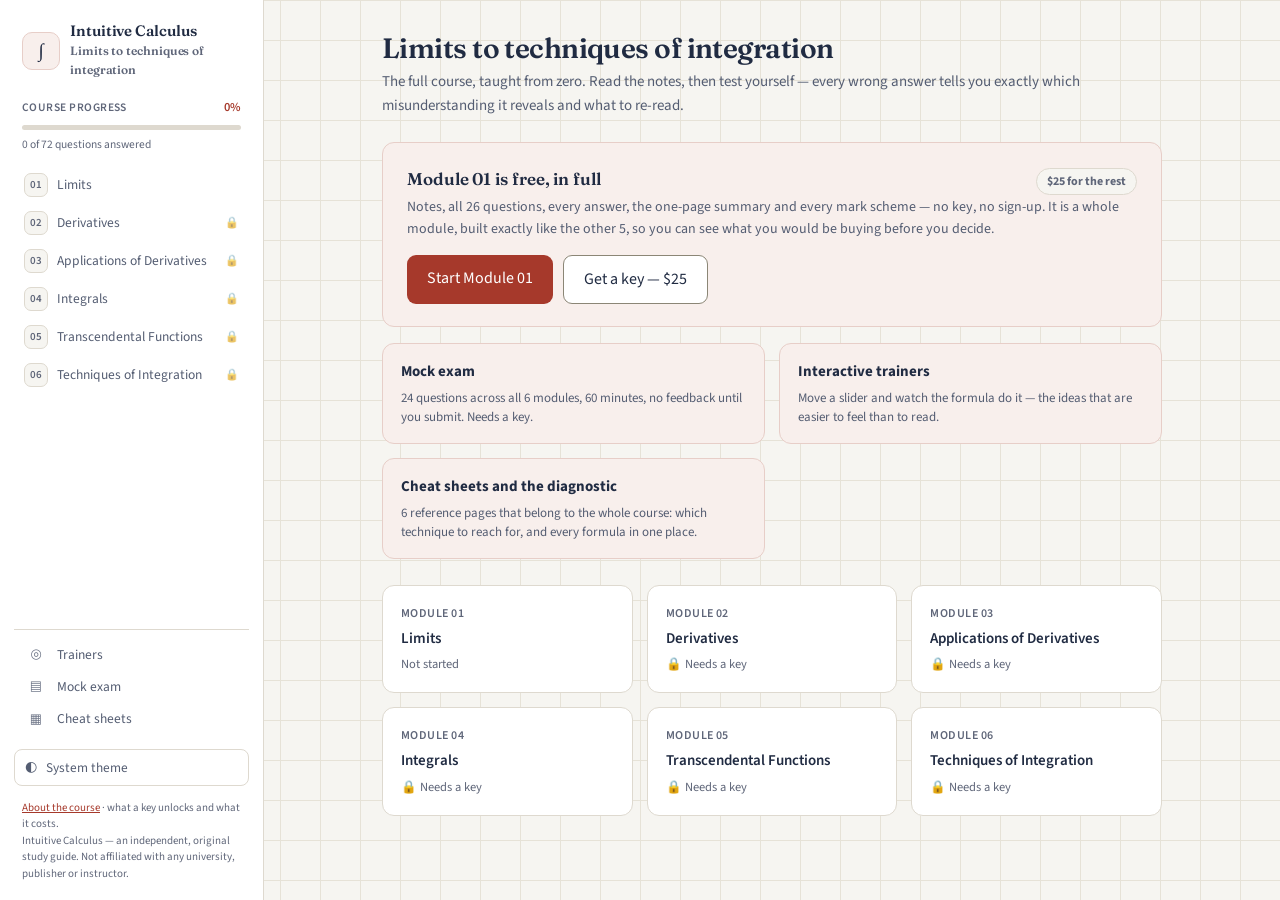
==== commit 17798a5c: "Publish 2026-08-16: 8a0493d" ====
--- a/course.html
+++ b/course.html
@@ -6,15 +6,15 @@
   <title>Intuitive Calculus — Interactive</title>
   <!-- ?v= is a cache buster. BUMP IT on every deploy, or returning students keep the
        old JS/CSS and newly published modules stay invisible to them. -->
-  <link rel="stylesheet" href="styles.css?v=57">
+  <link rel="stylesheet" href="styles.css?v=60">
   <!-- Filled in by apply-config.py only when the course file says "math":"katex".
        Left empty for every other course, which is what keeps one shell usable by
        a course that has no formulas in it. -->
   <!--gen:themeCss-->
-  <link rel="stylesheet" href="theme.css?v=57">
+  <link rel="stylesheet" href="theme.css?v=60">
   <!--/gen-->
   <!--gen:mathCss-->
-  <link rel="stylesheet" href="vendor/katex/katex.min.css?v=57">
+  <link rel="stylesheet" href="vendor/katex/katex.min.css?v=60">
   <!--/gen-->
   <link rel="icon" href="data:image/svg+xml,<svg xmlns='http://www.w3.org/2000/svg' viewBox='0 0 100 100'><text y='.9em' font-size='90'><!--gen:icon-->∫<!--/gen--></text></svg>">
 </head>
@@ -70,11 +70,11 @@
   </div>
   <!-- Before md.js, which asks for `katex` at render time. -->
   <!--gen:mathJs-->
-  <script src="vendor/katex/katex.min.js?v=57"></script>
+  <script src="vendor/katex/katex.min.js?v=60"></script>
   <!--/gen-->
-  <script src="md.js?v=57"></script>
-  <script src="api.js?v=57"></script>
-  <script src="sims.js?v=57"></script>
-  <script src="app.js?v=57"></script>
+  <script src="md.js?v=60"></script>
+  <script src="api.js?v=60"></script>
+  <script src="sims.js?v=60"></script>
+  <script src="app.js?v=60"></script>
 </body>
 </html>
--- a/styles.css
+++ b/styles.css
@@ -894,7 +894,7 @@
   resize: vertical;
   background: var(--bg);
 }
-.written-card textarea:focus { outline: none; border-color: var(--accent); background: var(--panel); }
+.written-card textarea:focus:not(:focus-visible) { outline: none; border-color: var(--accent); background: var(--panel); }
 .model-box {
   margin-top: 14px;
   background: var(--accent-soft);
@@ -1058,7 +1058,7 @@
   color: var(--ink);
   background: var(--bg);
 }
-.field input:focus { outline: none; border-color: var(--accent); background: var(--panel); }
+.field input:focus:not(:focus-visible) { outline: none; border-color: var(--accent); background: var(--panel); }
 .login-msg { margin: 0; font-size: 13.5px; min-height: 1.2em; color: var(--ink-soft); }
 .login-msg.bad { color: var(--red); font-weight: 600; }
 .login-msg.good { color: var(--green); font-weight: 600; }
@@ -1077,7 +1077,7 @@
   color: var(--ink);
   background: var(--bg);
 }
-.lost-key input:focus { outline: none; border-color: var(--accent); background: var(--panel); }
+.lost-key input:focus:not(:focus-visible) { outline: none; border-color: var(--accent); background: var(--panel); }
 
 /* An access key is a fixed-width string; reading it back to check a typo is
    much easier when the glyphs line up. */
@@ -1202,6 +1202,16 @@
     radial-gradient(farthest-side at 0 50%, rgba(128, 128, 128, 0.34), transparent) left center / 14px 100% no-repeat scroll,
     radial-gradient(farthest-side at 100% 50%, rgba(128, 128, 128, 0.34), transparent) right center / 14px 100% no-repeat scroll;
 }
+/* A display formula gets its own scroller (above). An *inline* one gets none —
+   it is an inline box, so max-width does not apply to it — and a single wide
+   one widens the whole document: module 02's quotient-rule chant measured 467px
+   inside a 375px viewport and pushed every other line of the chapter sideways
+   by 125px. The paragraph becomes the scroller instead, which contains the
+   damage to the one line that earned it. Fixing the formula is still the right
+   move where it reads better as display maths; this is so the next one cannot
+   take the page with it. */
+.md p, .md li { overflow-x: auto; }
+
 /* Inline maths must not inflate the line height of a paragraph it sits in;
    a fraction is taller than the text around it and pushes lines apart. */
 .katex { font-size: 1.05em; }
@@ -1550,8 +1560,12 @@
 /* Same reason the catalogue rows needed a rule: an <a> with no style of its own
    falls through to the browser's blue-and-purple, which belongs to no palette
    this app has. */
+/* 44px tall and named by its section: ten links reading "Read the section" are
+   ten identical rows in a screen reader's link list, and a 21px target is not a
+   thumb target. */
 .prob-read { font-size: 13px; font-weight: 550; white-space: nowrap;
-             color: var(--accent); text-decoration: none; }
+             color: var(--accent); text-decoration: none;
+             display: inline-flex; align-items: center; min-height: 44px; }
 .prob-read:hover, .prob-read:focus-visible { text-decoration: underline; }
 .prob-note { margin: 6px 0 0; color: var(--ink-soft); font-size: 14.5px; }
 
--- a/theme.css
+++ b/theme.css
@@ -54,7 +54,10 @@
   --panel: #ffffff;
   --ink: #202b42;
   --ink-soft: #545d72;
-  --ink-faint: #6a7186;
+  /* 4.5:1 on every ground this palette paints, not just on white: at #6a7186
+     it measured 4.17 on --red-soft, which is where the "Licensed to …" line
+     sits — the anti-piracy mark, in the one colour it was hardest to read. */
+  --ink-faint: #5f6679;
   --line: #ded9cf;
   /* Controls need 3:1 against the panel they sit on (WCAG 1.4.11); the paper
      rule above is a divider and may stay a hairline. */
